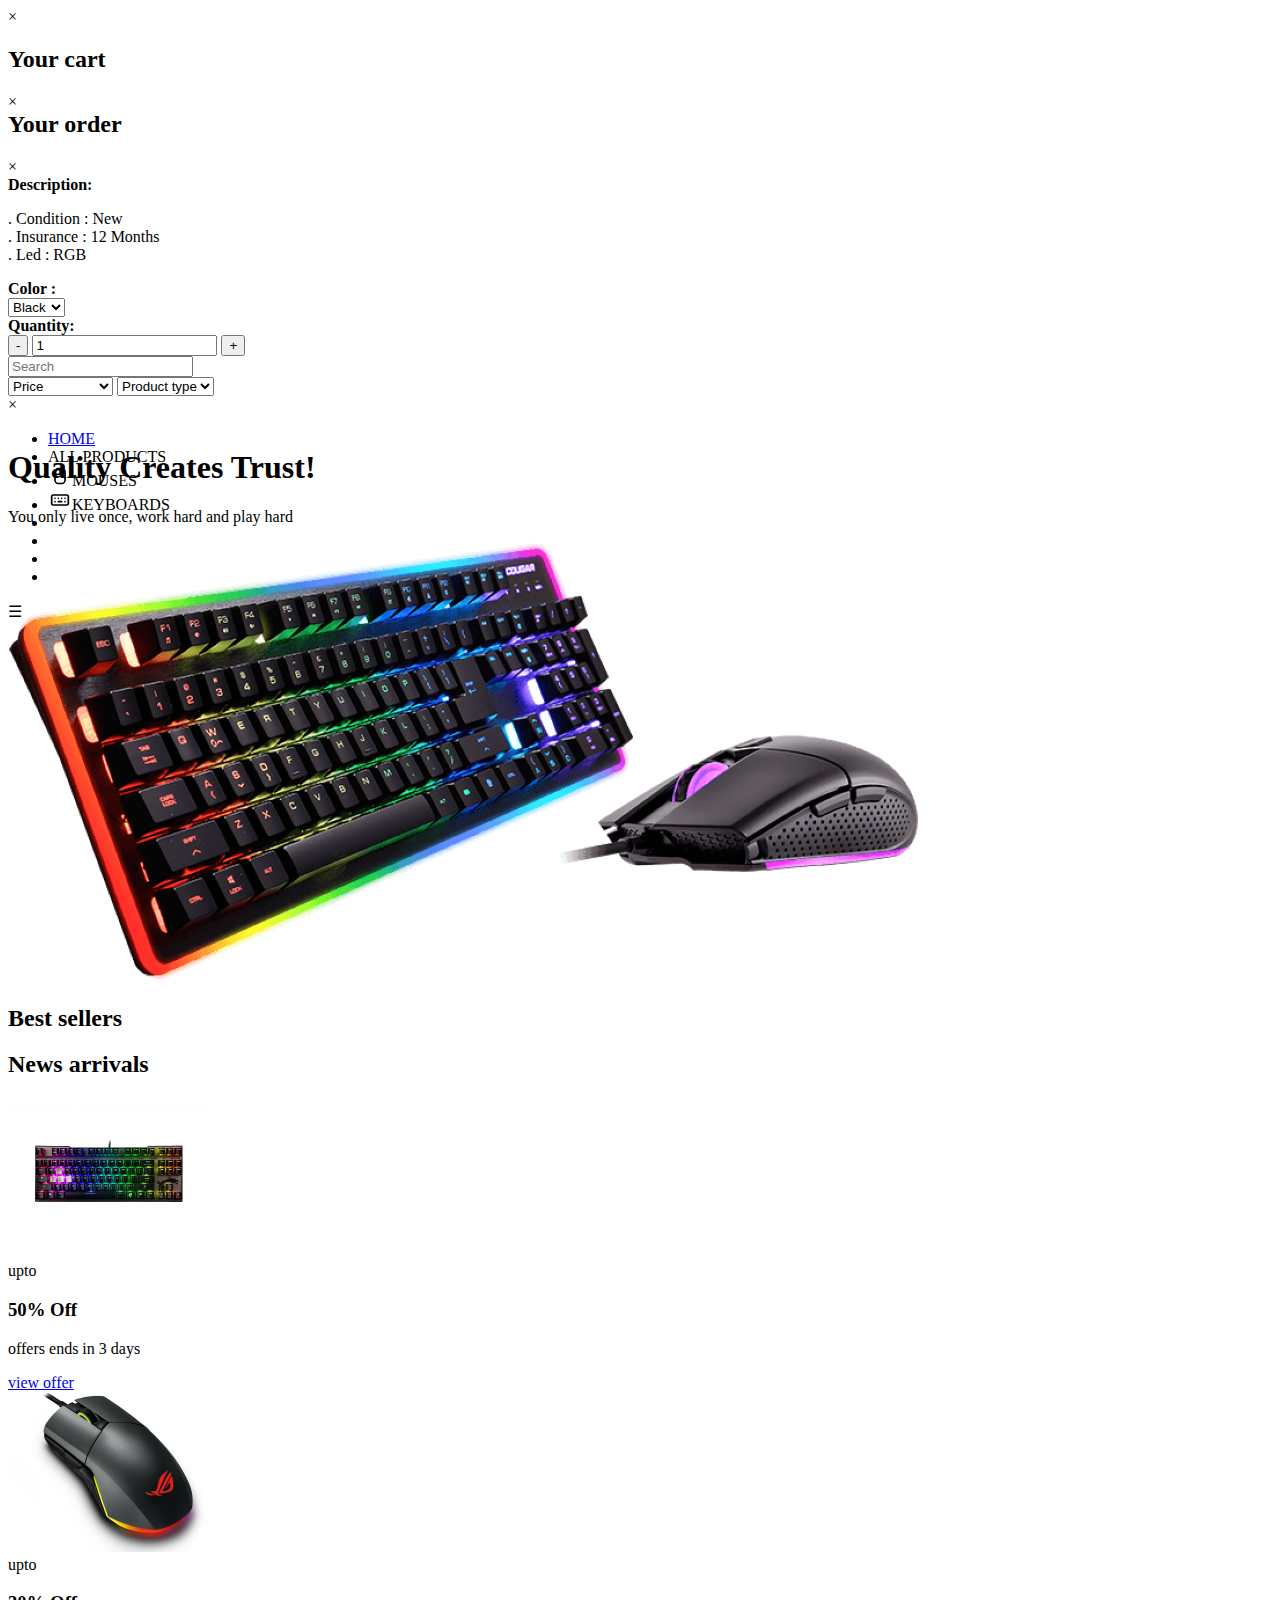
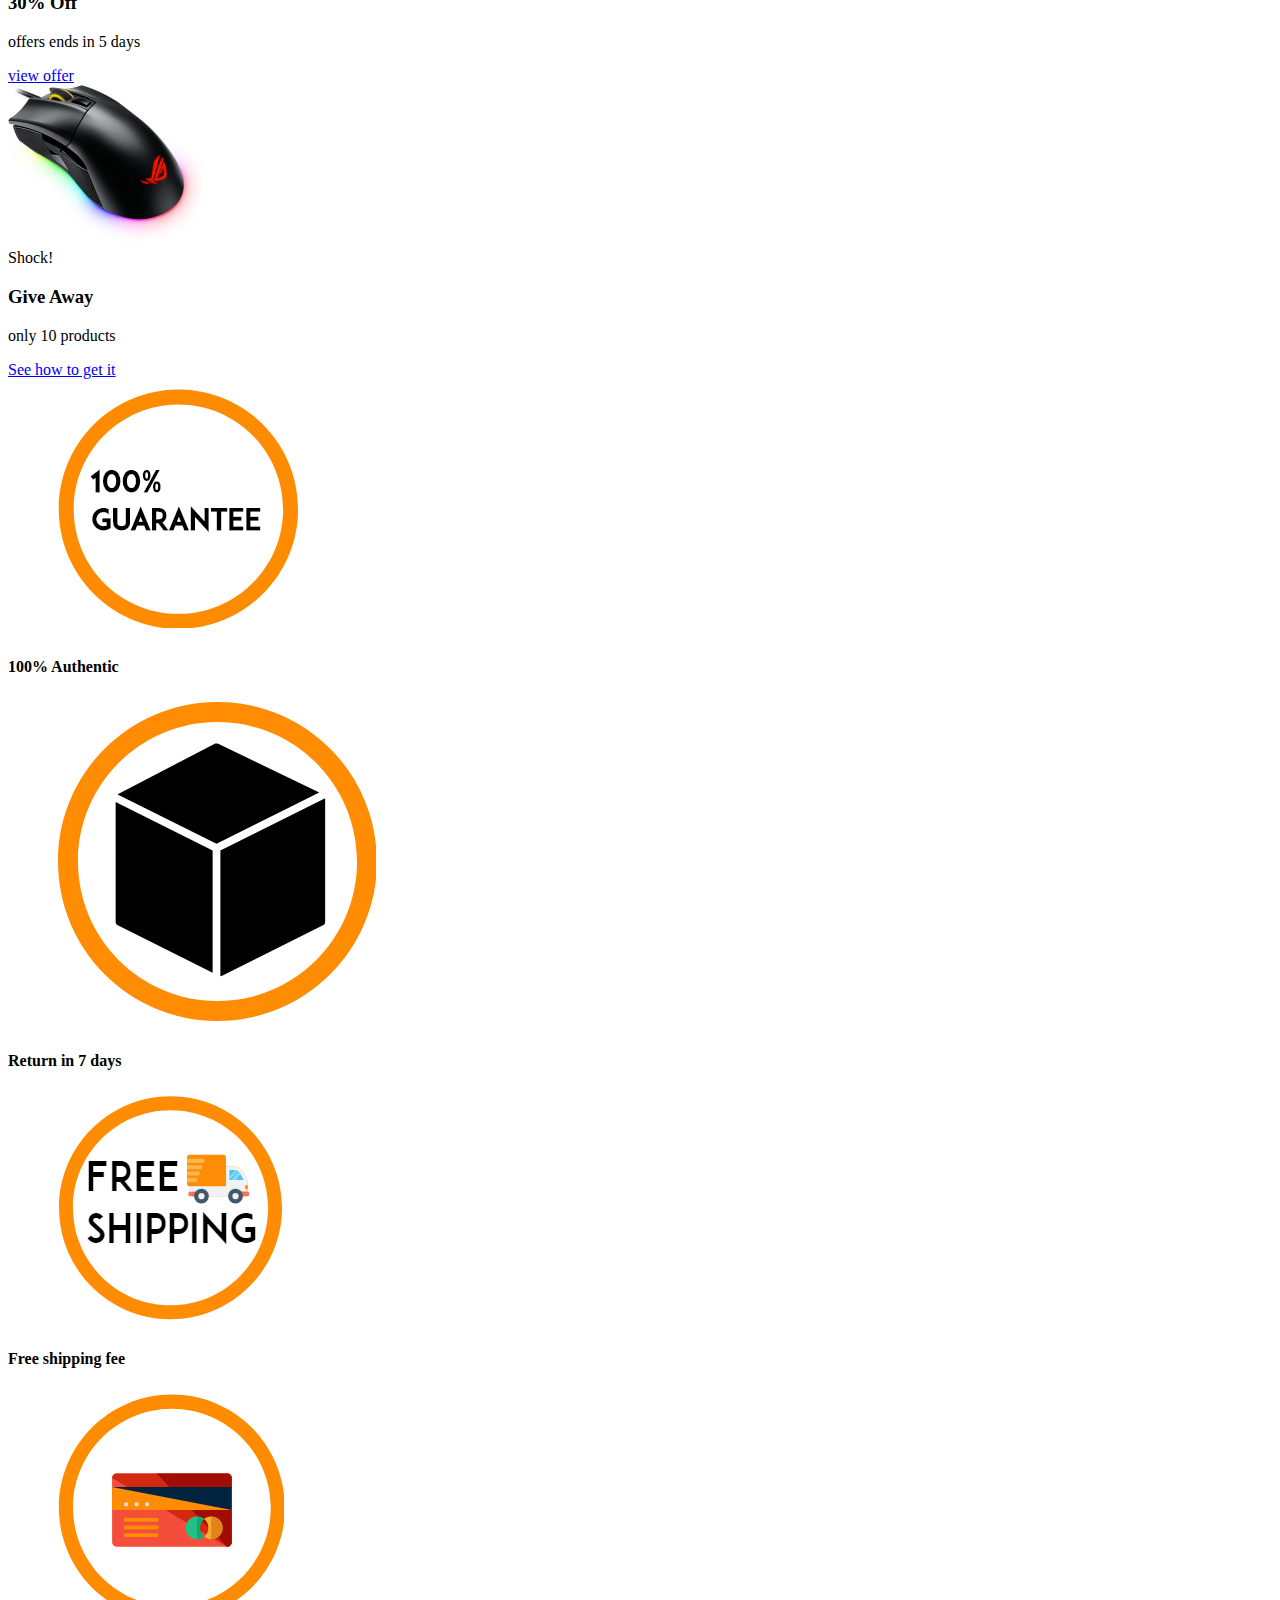
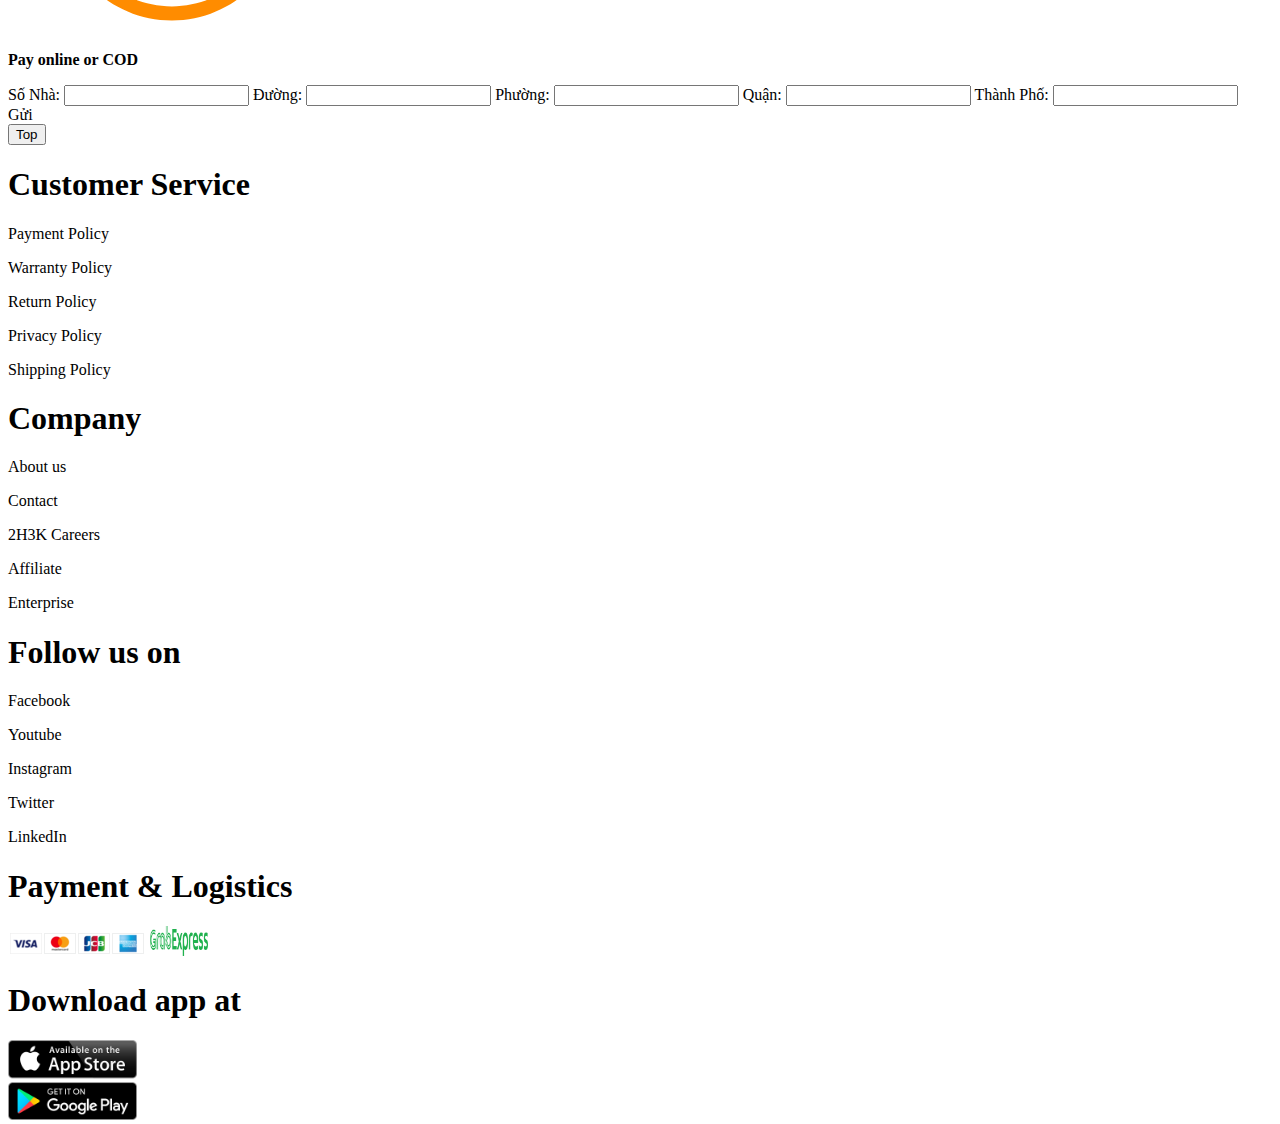
==== index.html @ fc3f72af "Add files via upload" ====
<!DOCTYPE html>
<html lang="en">
<head>
	<meta charset="UTF-8">
	<link rel="stylesheet" href="..\css\style.css">
	<title>Web</title>
	<link href="https://fonts.googleapis.com/css2?family=Alata&display=swap" rel="stylesheet">
	<link rel="stylesheet" href="https://use.fontawesome.com/releases/v5.2.0/css/all.css" integrity="sha384-hWVjflwFxL6sNzntih27bfxkr27PmbbK/iSvJ+a4+0owXq79v+lsFkW54bOGbiDQ" crossorigin="anonymous">
</head>
<body onload = "AccountOn()">
	<div class="container_all" style="width: 100%; position: absolute;">
		<div class="cart" style="width: 100%; height: 100%;" id="cart">
			<a class="closeCart" onclick="closeCart()" style="cursor: pointer;">×</a>
			<h2>Your cart <i class="fas fa-shopping-cart"></i></h2>
			<ul id="MyCart"></ul>
		</div>
		<div class="order" style="width: 100%; height: 100%;" id="order">
			<a class="closeCart" onclick="closeOrder()" style="cursor: pointer;margin-top: -20px; color: black">×</a>
			<h2 style="margin-top: 0%; color: black">Your order <i class="fas fa-clipboard-list"></i></h2>
			<ul id="MyOrder" style="margin-left: 2%; margin-top: 1%; list-style-type: none;"></ul>
		</div>
		<div class="productDetail" id="product_detail">
			<div class="row">
				<div class="col-2" id="image"></div>
				<div class="col-2">
					<div class="info">
						<a class="closeDetail" onclick="closeDetail()" style="cursor: pointer;">×</a>
						<div id="productInfo"></div>
						<b>Description: </b>
						<p> 
							. Condition : New <br>
							. Insurance : 12 Months <br>
							. Led : RGB 
						</p>
						<b>Color : </b>
						<div>
							<select id="Color">
								
								<option selected>Black</option>
								<option>White</option>
								
							</select>
						</div>
						<b>Quantity: </b>
						<div class="quantity"> 
							<button class="quantitydown" onclick="quantitydown()">-</button> 
							<input min='1' type="text" id="quantity" value="1"onkeypress="return (event.charCode == 8 || event.charCode == 0) ? null : event.charCode >= 48 && event.charCode <= 57">
							<button class="quantityup" onclick="quantityup()">+</button>
						</div>
						<div id="atc" class="addToCart" style="cursor: pointer;">
						</div>
					</div>
				</div>

			</div>

		</div>
		<div class="header" id = "home">
		<div class="container">
			<div class="navbar" style="height: 72px;">
				
				
				<div class="searchForm" id = "search">
					<input type="text" class="input" 
					placeholder="Search" onkeyup = "search()" id = "input">
					<div class = "option">
						<select id="search_type" onchange = "changeSearchType()">
							<option>more than 1m</option>
							<option>less than 1m</option>
							<option>All</option>
							<option selected>Price</option>
						</select>
						<select id="product_type" onchange = "changeProductType()">
							<option>Keyboard</option>
							<option>Mouse</option>
							<option>All</option>
							<option selected>Product type</option>
						</select>
					</div>
					<div id = "search_result" class = "small-container">
					</div>
					<a class="closebtn" onclick="closeNav()" style="cursor: pointer;">×</a> 
				</div>

				<nav>
					<ul id="MenuItems">
						<li><a href="#home" id = "home-page" onclick = "home()">HOME</a></li>
						<li><a onclick="showProducts()">ALL PRODUCTS</a></li>
						<li><a onclick="showMouses()"><svg xmlns="http://www.w3.org/2000/svg"
							class="icon icon-tabler icon-tabler-mouse-2" width="24"
							height="20" viewBox="0 0 24 24" stroke-width="2"
							stroke="currentColor" fill="none" stroke-linecap="round"
							stroke-linejoin="round">
							<path stroke="none" d="M0 0h24v24H0z" fill="none"></path>
							<rect x="6" y="3" width="12" height="18" rx="4"></rect>
							<path d="M12 3v7"></path>
							<path d="M6 10h12"></path>
						</svg>MOUSES</a></li>
						<li><a onclick="showKeyboards()"><svg xmlns="http://www.w3.org/2000/svg"
							class="icon icon-tabler icon-tabler-keyboard" width="24"
							height="20" viewBox="0 0 24 24" stroke-width="2"
							stroke="currentColor" fill="none" stroke-linecap="round"
							stroke-linejoin="round">
							<path stroke="none" d="M0 0h24v24H0z" fill="none"></path>
							<rect x="2" y="6" width="20" height="12" rx="2"></rect>
							<line x1="6" y1="10" x2="6" y2="10"></line>
							<line x1="10" y1="10" x2="10" y2="10"></line>
							<line x1="14" y1="10" x2="14" y2="10"></line>
							<line x1="18" y1="10" x2="18" y2="10"></line>
							<line x1="6" y1="14" x2="6" y2="14.01"></line>
							<line x1="18" y1="14" x2="18" y2="14.01"></line>
							<line x1="10" y1="14" x2="14" y2="14"></line>
						</svg>KEYBOARDS</a></li>
						<li><a title = "shopping cart" class="cart-btn" onclick="openCart()"><i style = "width: 80%;" class="fas fa-shopping-cart"></i>
              <span class="after"></span>
            </a>
              
            
            </li>
						<li><a title = "your order" id = "your_order" onclick = "yourOrder()" ><i class="fas fa-clipboard-list"></i></a></li>
						<li><a title = "search" onclick = "openNav()"><i class="fas fa-search"></i></a></li>
						<li id="acc"><a href="./html/login.html" title = "log in" ><i class="fas fa-user"></i></a></li>
						<li id="admin" style="display:none;"><a title="Admin" href="./html/adminPage.html" onclick="gotoAdmin()"><i class="fas fa-users-cog"></i></a></li>
						<li id="logOut" style="display:none;"><a title = "log out" id = "log_out" onclick = "logout()" ></a></li>
					</ul>
				</nav>	
				<span onclick="menutoggle()" class="menu-icon">&#9776</span>

			</div>

			<div class="row">
				<div class="col-2" id = "propagation">
					<h1>Quality Creates Trust!</h1>
					<p>You only live once, work hard and play hard</p>
				</div>
				<div class="col-2">
					<img src="..\image\homepic.png" id = "Endorser">
				</div>
			</div>
		</div>
		<div class="login-page" id = "account">
			<div class="container">	
				<div class="row">
					<div class="col-3">
						
					</div>
				</div>
			</div>
		</div>
	</div>
	<div class="small-container" id = "bs&na">
		<h2 class="title">Best sellers</h2>
		<div class="row2" id="bestSeller">
		</div>
		<h2 class="title">News arrivals</h2>
		<div class="row2" id="newArrival">
		</div>
	</div>
	
		<ul class = "page-num" style = "display: none;" id = "page-num">
		</ul>
	<div class = "small-container" id = "all_products">
	</div>
	<div class="banner-container">
		<div class="banner">
			<div class="keyboard">
				<img src="..//image/keyboard.png">
			</div>
			<div class="content">
				<span>upto</span>
				<h3>50% Off</h3>
				<p>offers ends in 3 days</p>
				<a href="#" class="btn1">view offer</a>
			</div>
			
		</div>
		<div class="banner2">
			<div class="mouse">
				<img src="..//image/mouse.png">
			</div>
			<div class="content">
				<span>upto</span>
				<h3>30% Off</h3>
				<p>offers ends in 5 days</p>
				<a href="#" class="btn2">view offer</a>
			</div>
			
		</div>
		<div class="banner3">
			<div class="mouse2">
				<img src="..//image/mouse2.png">
			</div>
			<div class="content">
				<span>Shock!</span>
				<h3>Give Away</h3>
				<p>only 10 products</p>
				<a href="#" class="btn3">See how to get it</a>
			</div>
			
		</div>
	</div>

	
	<div class="website-features">
			<div class="container">
				<div class="row">
					<div class="col-1">
						<img src="..\image\ft1.png">
						<div class="feature-text">
							<p><b>100% Authentic</b></p>
						</div>
					</div>

					<div class="col-1">
						<img src="..\image\ft2.png">
						<div class="feature-text">
							<p><b>Return in 7 days</b></p>
						</div>
					</div>

					<div class="col-1">
						<img src="..\image\ft3.png">
						<div class="feature-text">
							<p><b>Free shipping fee</b></p>
						</div>
					</div>

					<div class="col-1">
						<img src="..\image\ft4.png">
						<div class="feature-text">
							<p><b>Pay online or COD</b></p>
						</div>
					</div>
				
				</div>
			</div>		
	</div>
	
	<form class="order-address">
		<label for="houseNumber">Số Nhà:</label>
		<input   type="text" id="houseNumber" name="houseNumber" required>
	
		<label for="street">Đường:</label>
		<input type="text" id="street" name="street" required>
	
		<label for="ward">Phường:</label>
		<input type="text" id="ward" name="ward" required>
	
		<label for="district">Quận:</label>
		<input type="text" id="district" name="district" required>
	
		<label for="city">Thành Phố:</label>
		<input type="text" id="city" name="city" required>
	
		<div class="order-address-btn"  onclick="orderAddressBtn()">Gửi</div>
	  </form>
	
	<button onclick="topFunction()" id="BtnTop" title="Go to top">Top</button>

	<div class="footer">
		<div class="row">
			<div class="col">
				<h1>
					Customer Service
				</h1>
				<p>Payment Policy</p>
				<p>Warranty Policy</p>
				<p>Return Policy</p>
				<p>Privacy Policy</p>
				<p>Shipping Policy</p>
			</div>

			<div class="col">
				<h1>
					Company
				</h1>
				<p>About us</p>
				<p>Contact</p>
				<p>2H3K Careers</p>
				<p>Affiliate</p>
				<p>Enterprise</p>
			</div>

			<div class="col">
				<h1>
					Follow us on
				</h1>
				<p>Facebook</p>
				<p>Youtube</p>
				<p>Instagram</p>
				<p>Twitter</p>
				<p>LinkedIn</p>
			</div>
			<div class="col">
				<h1>
					Payment & Logistics
				</h1>
				<img src="..//image/payment.png">
				<img src="..//image/grabexpress.png" alt="logo" height="30">
			</div>
			
			<div class="col">
				<h1>Download app at</h1>
					<img src="../image/apple.png" height="80">		
			</div>
		</div>
	</div>
	</div>
	
	<script src = "../js/scripts.js"></script>
</body>
</html>
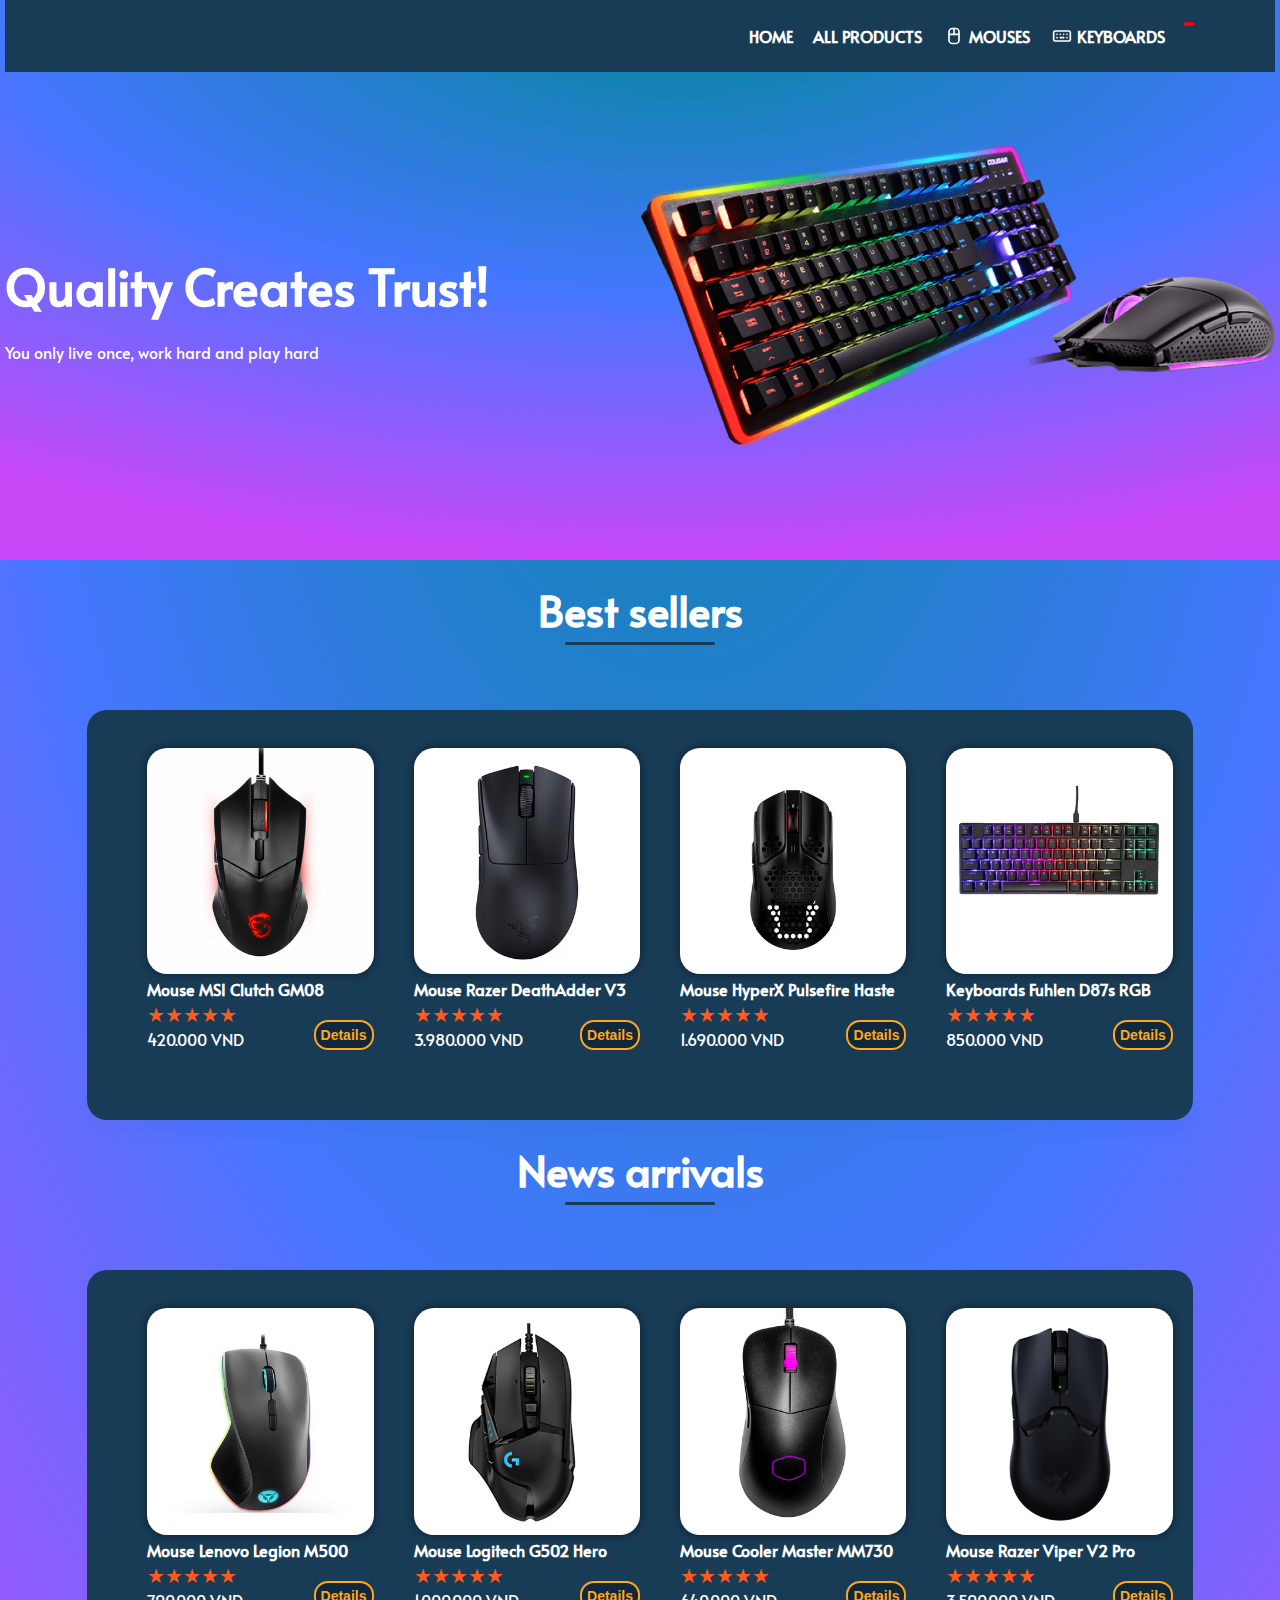
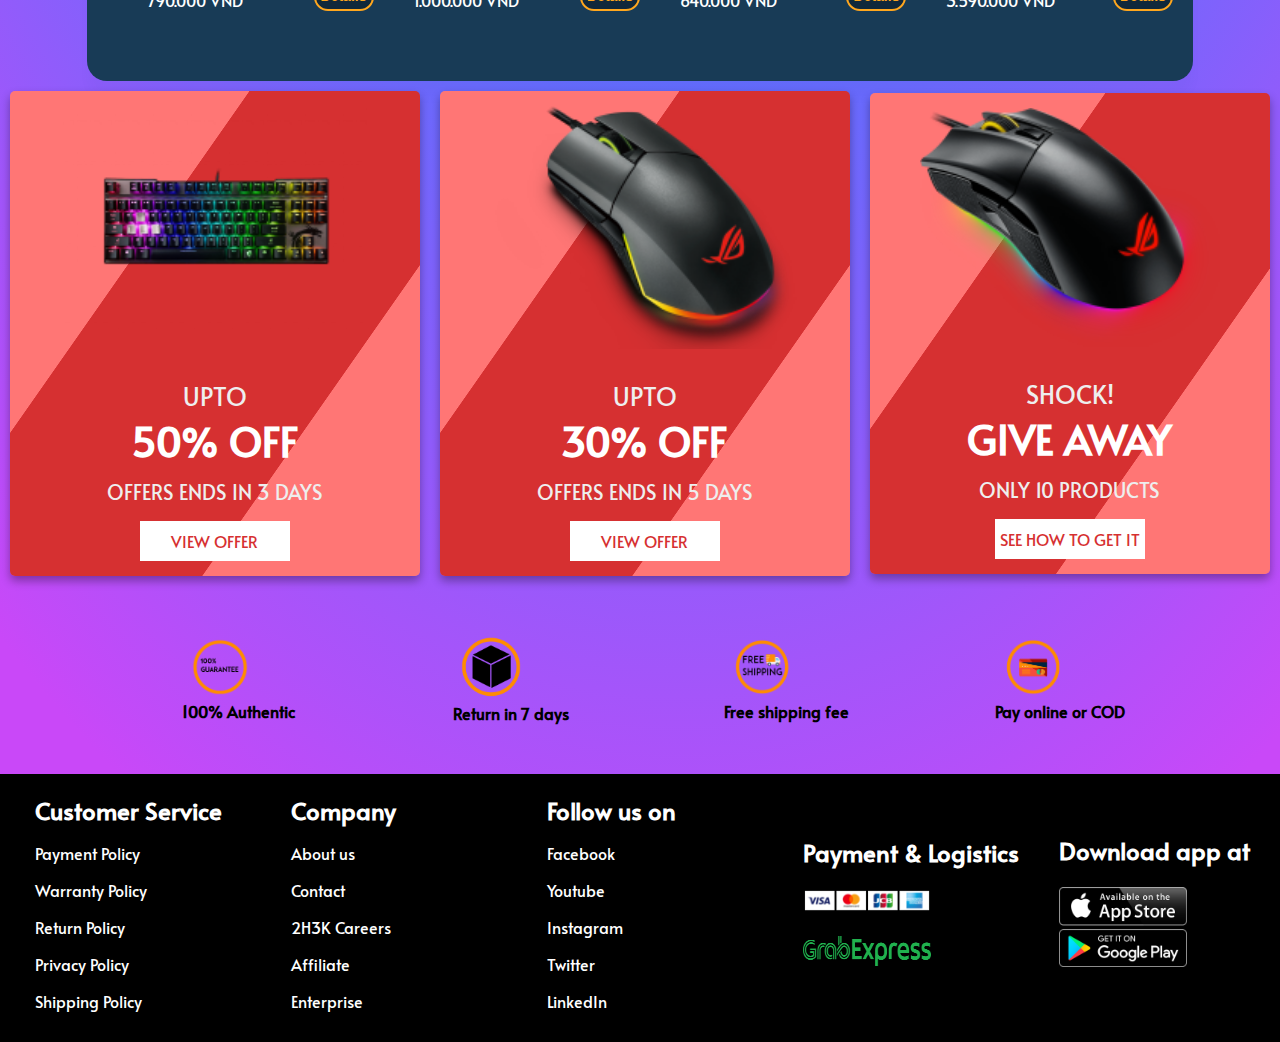
==== commit d6d85ecf: "Update index.html" ====
--- a/index.html
+++ b/index.html
@@ -2,7 +2,7 @@
 <html lang="en">
 <head>
 	<meta charset="UTF-8">
-	<link rel="stylesheet" href="..\css\style.css">
+	<link rel="stylesheet" href="./css/style.css">
 	<title>Web</title>
 	<link href="https://fonts.googleapis.com/css2?family=Alata&display=swap" rel="stylesheet">
 	<link rel="stylesheet" href="https://use.fontawesome.com/releases/v5.2.0/css/all.css" integrity="sha384-hWVjflwFxL6sNzntih27bfxkr27PmbbK/iSvJ+a4+0owXq79v+lsFkW54bOGbiDQ" crossorigin="anonymous">
@@ -309,4 +309,4 @@
 	
 	<script src = "../js/scripts.js"></script>
 </body>
-</html>+</html>
--- a/css/style.css
+++ b/css/style.css
@@ -0,0 +1,1042 @@
+/*general*/
+* {
+	margin: 0px;
+	padding: 0px;
+	box-sizing: border-box;
+	scroll-behavior: smooth;
+}
+
+html {
+	scroll-behavior: smooth;
+	overflow-x: hidden;
+}
+
+body {
+	font-family: "Alata", sans-serif;
+	overflow-x: hidden;
+}
+.container_all {
+	background: radial-gradient(100% 100% at 53.13% 0%, #008796 0%, #4477ff 52.6%, #c948f8 100%);
+}
+
+.login-btn {
+	width: 100%;
+}
+.btn {
+	display: inline-block;
+	background: #183b56;
+	color: black;
+	color: #fff;
+	font-size: 20px;
+	padding: 8px 30px;
+	margin: 30px 0px;
+	border-radius: 30px;
+	transition: background 0.6s;
+}
+
+.container {
+	max-width: 1300px;
+	margin: auto;
+	padding-left: 5px;
+	padding-right: 5px;
+}
+
+.row {
+	display: flex;
+	align-items: center;
+	justify-content: space-around;
+	flex-wrap: wrap;
+}
+
+.row2 {
+	background-color: #183b56;
+	border-radius: 20px;
+	padding: 20px;
+	cursor: pointer;
+	box-shadow: 0px 17px 13px 0px #192c4b05;
+	color: #fff;
+	display: flex;
+	align-items: center;
+	justify-content: space-around;
+	flex-wrap: wrap;
+	margin-left: -10%;
+	margin-right: -10%;
+}
+.row2 img {
+	border-radius: 20px;
+}
+.col-1 {
+	flex-basis: 20%;
+	margin-left: 50px;
+	margin-bottom: 50px;
+}
+
+.col-2 {
+	flex-basis: 50%;
+	min-width: 300px;
+}
+
+.col-2 h1 {
+	font-size: 50px;
+	line-height: 60px;
+	margin: 25px 0px;
+}
+
+.col-3 {
+	flex-basis: 30%;
+	min-width: 250px;
+	margin-bottom: 30px;
+}
+
+.col-3 img {
+	width: 100%;
+}
+
+.col-4 {
+	flex-basis: 25%;
+	min-width: 250px;
+	padding-top: 18px;
+	padding-left: 40px;
+	margin-bottom: 50px;
+	transition: transform 0.4s;
+}
+
+.col-4 img {
+	transition: 0.4s;
+	box-shadow: 0px 0px 8px 0px rgba(0, 0, 0, 0.5);
+	width: 100%;
+}
+/*end general*/
+
+/*header*/
+.header {
+	color: #fff;
+	background: radial-gradient(100% 100% at 53.13% 0%, #008796 0%, #4477ff 52.6%, #c948f8 100%);
+}
+
+#home {
+	height: 560px;
+	transition: 1s;
+}
+
+.menu-icon {
+	margin-left: 20px;
+	font-size: 35px;
+	display: none;
+}
+
+.navbar {
+	background-color: #183b56;
+	color: #fff;
+}
+
+.navbar a {
+	color: #fff;
+}
+
+.navbar a:hover {
+}
+
+.navbar .logo img {
+	margin-left: -30px;
+}
+
+.col-2 img {
+	max-width: 100%;
+}
+
+.header .row {
+	margin-top: 70px;
+}
+
+.navbar {
+	display: flex;
+	align-items: center;
+	padding: 20px;
+}
+
+nav {
+	flex: 1;
+	text-align: right;
+}
+
+nav ul {
+	display: flex;
+	align-items: center;
+	list-style-type: none;
+	justify-content: flex-end;
+}
+
+nav ul li {
+	display: inline-block;
+	margin: 10px;
+	font-weight: bold;
+	text-decoration: none;
+	background-color: none;
+	position: relative;
+	cursor: pointer;
+	transition: 0.4s;
+}
+
+nav ul li a:hover {
+	color: #fd5800;
+}
+
+a {
+	display: flex;
+	align-items: center;
+	gap: 3px;
+	text-decoration: none;
+	color: black;
+	transition: 0.25s;
+}
+/* end header*/
+
+/* search */
+.option {
+	margin-bottom: 50px;
+}
+#search_type {
+	border-radius: 7px;
+	border: 3px solid #183b56;
+	margin-bottom: -4%;
+}
+
+#search_type:focus,
+#product_type:focus {
+	outline: none;
+}
+
+#product_type {
+	border-radius: 7px;
+	border: 3px solid #183b56;
+	margin-top: 1.5%;
+}
+
+.searchForm {
+	height: 100%;
+	width: 0%;
+	position: fixed;
+	z-index: 1;
+	top: 0;
+	left: 0;
+	background-color: white;
+	overflow-x: hidden;
+	transition: 0.5s;
+	padding-top: 20px;
+}
+
+.cart {
+	height: 100%;
+	width: 0;
+	position: fixed;
+	background: rgba(0, 151, 19, 0.1);
+	z-index: 1;
+	top: 0;
+	left: 0;
+	overflow-x: hidden;
+	transition: 0.5s;
+	padding-top: 20px;
+}
+
+.searchForm input,
+.searchForm select {
+	text-decoration: none;
+	font-size: 25px;
+	color: #818181;
+	display: block;
+	transition: 0.3s;
+}
+
+.searchForm input {
+	width: 100%;
+	margin-bottom: -5px;
+	padding-left: 10px;
+	border-radius: 7px;
+	border: 3px solid #183b56;
+}
+
+.searchForm input:focus {
+	outline: none;
+}
+
+.searchForm .closebtn {
+	position: absolute;
+	color: #183b56;
+	top: -9px;
+	right: 2px;
+	font-size: 60px;
+}
+
+.cart .closebtn {
+	position: absolute;
+	color: #183b56;
+	top: -9px;
+	right: 2px;
+	font-size: 60px;
+}
+
+#search_result {
+	top: -3%;
+}
+
+#search_result .row {
+	margin-left: -10%;
+	margin-right: -10%;
+	margin-top: 2.5%;
+}
+
+#search_type,
+#product_type {
+	width: 185px;
+	display: inline;
+}
+/* end search */
+
+/* responsive for header */
+@media only screen and (max-width: 899px) {
+	nav ul {
+		position: absolute;
+		top: 75px;
+		margin-left: -9.5%;
+		border-radius: 15px;
+		width: 120px;
+		overflow: hidden;
+		transition: max-height 0.2s;
+	}
+
+	nav ul li {
+		display: block;
+		width: 106px;
+		background: #183b56;
+		text-align: center;
+		border: 3px solid black;
+		border-radius: 5px;
+	}
+
+	nav ul li:hover {
+		border-radius: 5px;
+		background: black;
+	}
+
+	nav {
+		width: 150px;
+	}
+
+	nav ul li a:hover {
+		color: #fd5800;
+	}
+
+	.menu-icon {
+		display: block;
+		cursor: pointer;
+	}
+
+	.col-2 {
+		flex-basis: 100%;
+	}
+
+	.col-2 img {
+		max-width: 70%;
+	}
+}
+/* responsive for header */
+
+/*product*/
+.small-container {
+	max-width: 1080px;
+	margin-left: 14%;
+	margin-right: 14%;
+}
+
+.title {
+	text-align: center;
+	margin: 20px auto 70px;
+	position: relative;
+	line-height: 60px;
+	color: #fff;
+	font-size: 42px;
+}
+
+.title::after {
+	content: "";
+	background: #183b56;
+	width: 150px;
+	height: 3px;
+	border-radius: 5px;
+	position: absolute;
+	bottom: -5px;
+	left: 50%;
+	transform: translateX(-50%);
+}
+
+.rating span {
+	color: #fe5a1d;
+	font-size: 20px;
+}
+
+.col-4:hover {
+	transform: translateY(-10px);
+}
+/* end product*/
+
+/*website-features*/
+.website-features {
+	margin-top: 50px;
+	margin-bottom: 0px;
+	margin-left: 5%;
+	height: 20%;
+}
+
+.website-features .container {
+	margin-left: 5%;
+	margin-right: 5%;
+}
+
+.website-features div p {
+	margin-bottom: 0px;
+}
+
+.website-features img {
+	width: 35%;
+}
+/*end website-features*/
+
+/*responsive for website-features*/
+@media only screen and (max-width: 980px) {
+	.col-1 {
+		flex-basis: 40%;
+		margin-top: -4.5%;
+	}
+
+	.website-features {
+		margin-left: 5%;
+		margin-right: 5%;
+	}
+	.website-features img {
+		width: 55%;
+	}
+
+	.website-features div p {
+		margin-bottom: 25px;
+	}
+}
+
+@media only screen and (max-width: 540px) {
+	.col-3,
+	.col-4 {
+		flex-basis: 100%;
+	}
+}
+/*responsive for website-features*/
+
+/*footer*/
+.footer {
+	margin-top: 0px;
+	background-color: #000;
+	color: #fff;
+	padding-bottom: 30px;
+}
+
+.footer h1 {
+	font-size: 24px;
+	margin-top: 20px;
+	margin-left: 35px;
+}
+
+.footer p {
+	font-size: 16px;
+	margin-left: 35px;
+	margin-top: 15px;
+}
+
+.footer p ~ p {
+	margin-top: 15px;
+}
+
+.footer img {
+	width: 50%;
+	margin-left: 35px;
+	margin-top: 20px;
+}
+
+.footer .row .col {
+	flex-basis: 20%;
+}
+/*end footer*/
+
+/*responsive for footer*/
+@media only screen and (max-width: 800px) {
+	.footer .col {
+		flex-basis: 50%;
+	}
+
+	.col h1 {
+		padding-left: 30px;
+	}
+
+	.footer img {
+		width: 40%;
+	}
+
+	.footer h1 {
+		font-size: 20px;
+		margin: 10px 0;
+	}
+}
+/*end responsive for footer*/
+
+/* Top button*/
+#BtnTop {
+	display: none;
+	position: fixed;
+	bottom: 5px;
+	right: 5px;
+	z-index: 0;
+	font-size: 14px;
+	outline: none;
+	background-color: #183b56;
+	color: white;
+	padding: 5px;
+	border: 5px solid #cf5300;
+	border-radius: 15px;
+	font-weight: bold;
+}
+
+#BtnTop:hover {
+	background-color: #555;
+	color: #183b56;
+	border: 5px solid #183b56;
+	transition: 0.6s;
+}
+/*end top button*/
+
+/* show-more button*/
+/*#BtnShowMore
+{
+	bottom: 5px;
+	margin-left: -10%;
+	left: 5px;
+	z-index: 99;
+	font-size: 14px;
+	outline: none;
+	background-color: #183b56;
+	color: white;
+	padding: 5px;
+	border: 5px solid #CF5300;
+	border-radius: 15px;
+	font-weight: bold;
+}
+
+#BtnShowMore:hover
+{
+	background-color: #555;
+	color: #183b56;
+	border: 5px solid #183b56;
+	transition: 0.6s;
+}*/
+/*end show more btn*/
+
+/* page num */
+.page-num li {
+	padding: 10px;
+	cursor: pointer;
+}
+.page-num li button {
+	width: 30px;
+	height: 25px;
+	cursor: pointer;
+}
+.page-num {
+	list-style: none;
+	display: flex;
+	align-items: center;
+	gap: 0px;
+	margin-top: 2%;
+	margin-bottom: 2%;
+	margin-left: 5.5%;
+}
+
+.page-num li button {
+	width: 25px;
+	border-radius: 3px;
+	outline: none;
+	background: #183b56;
+	border: 2px solid black;
+	color: #fff;
+	transition: 0.2s;
+	font-weight: bold;
+}
+
+.page-num li button:hover {
+	transform: scale(1.2);
+}
+/* end page num */
+
+/* detail product btn*/
+.DetailBtn {
+	float: right;
+	margin-top: -30px;
+	width: 60px;
+	height: 30px;
+	border-radius: 14px;
+	border: 2px solid #ffa71e;
+
+	font-size: 14px;
+	font-weight: bold;
+	color: #ffa71e;
+	background: rgba(0, 0, 0, 0.308);
+	transition: 1s;
+}
+
+.DetailBtn:hover {
+	background: #183b56;
+	color: #fff;
+	cursor: pointer;
+}
+
+.DetailBtn:focus {
+	outline: none;
+}
+/*end product detail btn*/
+
+/*product detail*/
+.productDetail {
+	top: -300%;
+	left: 22%;
+	z-index: 3;
+	position: fixed;
+	width: 60%;
+	height: 400px;
+	background: #fff;
+	transition: 0.7s;
+	border-radius: 5px;
+	border: 5px solid #183b56;
+	box-shadow: 0px 0px 30px 0px rgba(0, 0, 0, 1);
+}
+
+.info {
+	margin-left: 15px;
+	margin-top: 0%;
+}
+
+.productDetail .col-2 img {
+	margin-left: 2%;
+	margin-top: 2%;
+
+	width: 80%;
+	box-shadow: 0px 0px 10px 0px rgba(0, 0, 0, 1);
+}
+
+.productDetail .col-2 {
+	min-width: unset;
+	flex-basis: 50%;
+}
+
+.quantitydown {
+	display: inline-block;
+	font-size: 16pt;
+	color: #ff4700;
+	width: 28px;
+	height: 29px;
+	border-radius: 59%;
+	border-left: none;
+	background-color: #fff;
+	outline: none;
+	border: 2px solid black;
+}
+
+.quantityup {
+	display: inline-block;
+	font-size: 16pt;
+	color: #ff4700;
+	width: 28px;
+	height: 29px;
+	border-radius: 59%;
+	border-left: none;
+	background-color: #fff;
+	outline: none;
+	border: 2px solid black;
+}
+
+#Color {
+	font-size: 16px;
+	border: 2px solid #000;
+	width: 100px;
+}
+
+#quantity,
+#quan {
+	font-size: 16pt;
+	width: 40px;
+	height: 25px;
+	padding: 5px;
+	border: 2px solid #000;
+	text-align: center;
+}
+
+.closeDetail {
+	float: right;
+	font-weight: bold;
+	text-decoration: none;
+	font-size: 50px;
+	color: black;
+	margin-top: -16px;
+}
+/*end product detail*/
+
+/*add to cart btn*/
+.addToCart {
+	background: black;
+	border-radius: 7px;
+	width: 90px;
+	height: 30px;
+	border: 2px;
+	margin-top: 6%;
+	transition: 0.5s;
+	display: flex;
+	justify-content: center;
+	align-items: center;
+}
+
+.addToCart a {
+	display: flex;
+	justify-content: center;
+	align-items: center;
+	color: #fff;
+	line-height: 1;
+	font-weight: bold;
+	text-align: center;
+	transition: 0.5s;
+	margin-left: 4%;
+}
+
+.addToCart a:hover {
+}
+
+.addToCart:hover {
+	background: #183b56;
+	color: black;
+}
+
+button:focus {
+	outline: none;
+}
+/*add to cart btn*/
+
+/* responsive for product detail*/
+@media only screen and (max-width: 1297px) {
+	.productDetail {
+		width: 600px;
+		height: 400px;
+	}
+
+	.closeDetail {
+		margin-top: -16px;
+	}
+}
+/* responsive for product detail*/
+
+/* cart & order*/
+.cart,
+.order {
+	overflow: scroll;
+	top: -600%;
+	z-index: 3;
+	position: fixed;
+	background: white;
+	transition: 1.1s;
+	border-radius: 5px;
+	border: 5px solid #183b56;
+}
+.cart-btn {
+	position: relative;
+}
+
+.cart-btn .after {
+	position: absolute;
+	top: -14px;
+	right: -10px;
+	color: #fff;
+	padding: 2px 6px;
+	border-radius: 100%;
+	background-color: red;
+	font-size: 10px;
+	
+}
+/* .cart::after{
+	content: "";
+	position: relative;
+
+} */
+.order-address {
+	display: none;
+	transition: 0.2s ease-in;
+	opacity: 0;
+	position: absolute;
+	top: -100%;
+	z-index: 999;
+	background: #fff;
+	padding: 20px;
+	border-radius: 20px;
+	right: -30%;
+	display: flex;
+	flex-direction: column;
+	gap: 10px;
+}
+.order-address-btn {
+	background-color: #000;
+	color: #fff;
+	width: 100%;
+	text-align: center;
+	margin-top: 10px;
+	cursor: pointer;
+	border-radius: 10px;
+	padding: 10px;
+}
+
+.order-address.active {
+	display: flex;
+	opacity: 1;
+	top: 1%;
+	right: 3%;
+}
+.closeCart {
+	float: right;
+	font-weight: bold;
+	text-decoration: none;
+	font-size: 50px;
+	color: #183b56;
+	margin-left: 1%;
+	margin-top: -44px;
+}
+
+h2 {
+	font-size: 30px;
+	margin-left: 1%;
+	margin-top: -1%;
+	color: #183b56;
+}
+
+.quan {
+	display: inline;
+	margin-left: 50px;
+}
+
+#MyCart li {
+	margin-top: 3%;
+	display: inline-block;
+	margin-left: 2%;
+	width: 20%;
+}
+
+.bottom_right {
+	position: absolute;
+	bottom: 20px;
+	right: 20px;
+}
+/*end cart & order*/
+
+/*responsive for cart*/
+@media only screen and (max-width: 912px) {
+	#MyCart li {
+		width: 45%;
+	}
+}
+/*end*/
+
+/*banner1*/
+.banner-container {
+	display: flex;
+	align-items: center;
+	justify-content: center;
+}
+
+.banner-container .banner {
+	background: linear-gradient(-55deg, #ff7675 29%, #d63031 29.1%, #d63031 68%, #ff7675 68.1%);
+	border-radius: 5px;
+	margin: 10px;
+	display: flex;
+	align-items: center;
+	justify-content: center;
+	flex-wrap: wrap;
+	box-shadow: 0 5px 10px #0005;
+	overflow: hidden;
+	float: left;
+}
+
+.banner-container .banner .keyboard {
+	flex: 1 1 250px;
+	padding: 15px;
+	text-align: center;
+}
+
+.banner-container .banner .keyboard img {
+	width: 80%;
+}
+
+.banner-container .banner .content {
+	flex: 1 1 250px;
+	text-align: center;
+	padding: 10px;
+	text-transform: uppercase;
+}
+
+.banner-container .banner .content span {
+	color: #eee;
+	font-size: 25px;
+}
+
+.banner-container .banner .content h3 {
+	color: #fff;
+	font-size: 40px;
+}
+
+.banner-container .banner .content p {
+	color: #eee;
+	font-size: 20px;
+	padding: 10px 0;
+}
+
+.banner-container .banner .content .btn1 {
+	display: block;
+	height: 40px;
+	width: 150px;
+	line-height: 40px;
+	background: #fff;
+	color: #d63031;
+	margin: 5px auto;
+	text-decoration: none;
+}
+@media (max-width: 768px) {
+	.banner-container .banner {
+		width: 280px;
+	}
+}
+
+/*banner2*/
+.banner-container .banner2 {
+	background: linear-gradient(-55deg, #ff7675 29%, #d63031 29.1%, #d63031 68%, #ff7675 68.1%);
+	border-radius: 5px;
+	margin: 10px;
+	display: flex;
+	align-items: center;
+	justify-content: center;
+	flex-wrap: wrap;
+	box-shadow: 0 5px 10px #0005;
+	overflow: hidden;
+	float: left;
+}
+
+.banner-container .banner2 .mouse {
+	flex: 1 1 250px;
+	padding: 15px;
+	text-align: center;
+}
+
+.banner-container .banner2 .mouse img {
+	width: 80%;
+}
+
+.banner-container .banner2 .content {
+	flex: 1 1 250px;
+	text-align: center;
+	padding: 10px;
+	text-transform: uppercase;
+}
+
+.banner-container .banner2 .content span {
+	color: #eee;
+	font-size: 25px;
+}
+
+.banner-container .banner2 .content h3 {
+	color: #fff;
+	font-size: 40px;
+}
+
+.banner-container .banner2 .content p {
+	color: #eee;
+	font-size: 20px;
+	padding: 10px 0;
+}
+
+.banner-container .banner2 .content .btn2 {
+	display: block;
+	height: 40px;
+	width: 150px;
+	line-height: 40px;
+	background: #fff;
+	color: #d63031;
+	margin: 5px auto;
+	text-decoration: none;
+}
+@media (max-width: 768px) {
+	.banner-container .banner2 {
+		width: 280px;
+	}
+}
+
+/* banner3 */
+.banner-container .banner3 {
+	background: linear-gradient(-55deg, #ff7675 29%, #d63031 29.1%, #d63031 68%, #ff7675 68.1%);
+	border-radius: 5px;
+	margin: 10px;
+	display: flex;
+	align-items: center;
+	justify-content: center;
+	flex-wrap: wrap;
+	box-shadow: 0 5px 10px #0005;
+	overflow: hidden;
+	float: left;
+}
+
+.banner-container .banner3 .mouse2 {
+	flex: 1 1 250px;
+	padding: 15px;
+	text-align: center;
+}
+
+.banner-container .banner3 .mouse2 img {
+	width: 81%;
+}
+
+.banner-container .banner3 .content {
+	flex: 1 1 250px;
+	text-align: center;
+	padding: 10px;
+	text-transform: uppercase;
+}
+
+.banner-container .banner3 .content span {
+	color: #eee;
+	font-size: 25px;
+}
+
+.banner-container .banner3 .content h3 {
+	color: #fff;
+	font-size: 40px;
+}
+
+.banner-container .banner3 .content p {
+	color: #eee;
+	font-size: 20px;
+	padding: 10px 0;
+}
+
+.banner-container .banner3 .content .btn3 {
+	display: block;
+	height: 40px;
+	width: 150px;
+	line-height: 40px;
+	background: #fff;
+	color: #d63031;
+	margin: 5px auto;
+	text-decoration: none;
+}
+
+@media (max-width: 768px) {
+	.banner-container .banner3 {
+		width: 280px;
+	}
+}
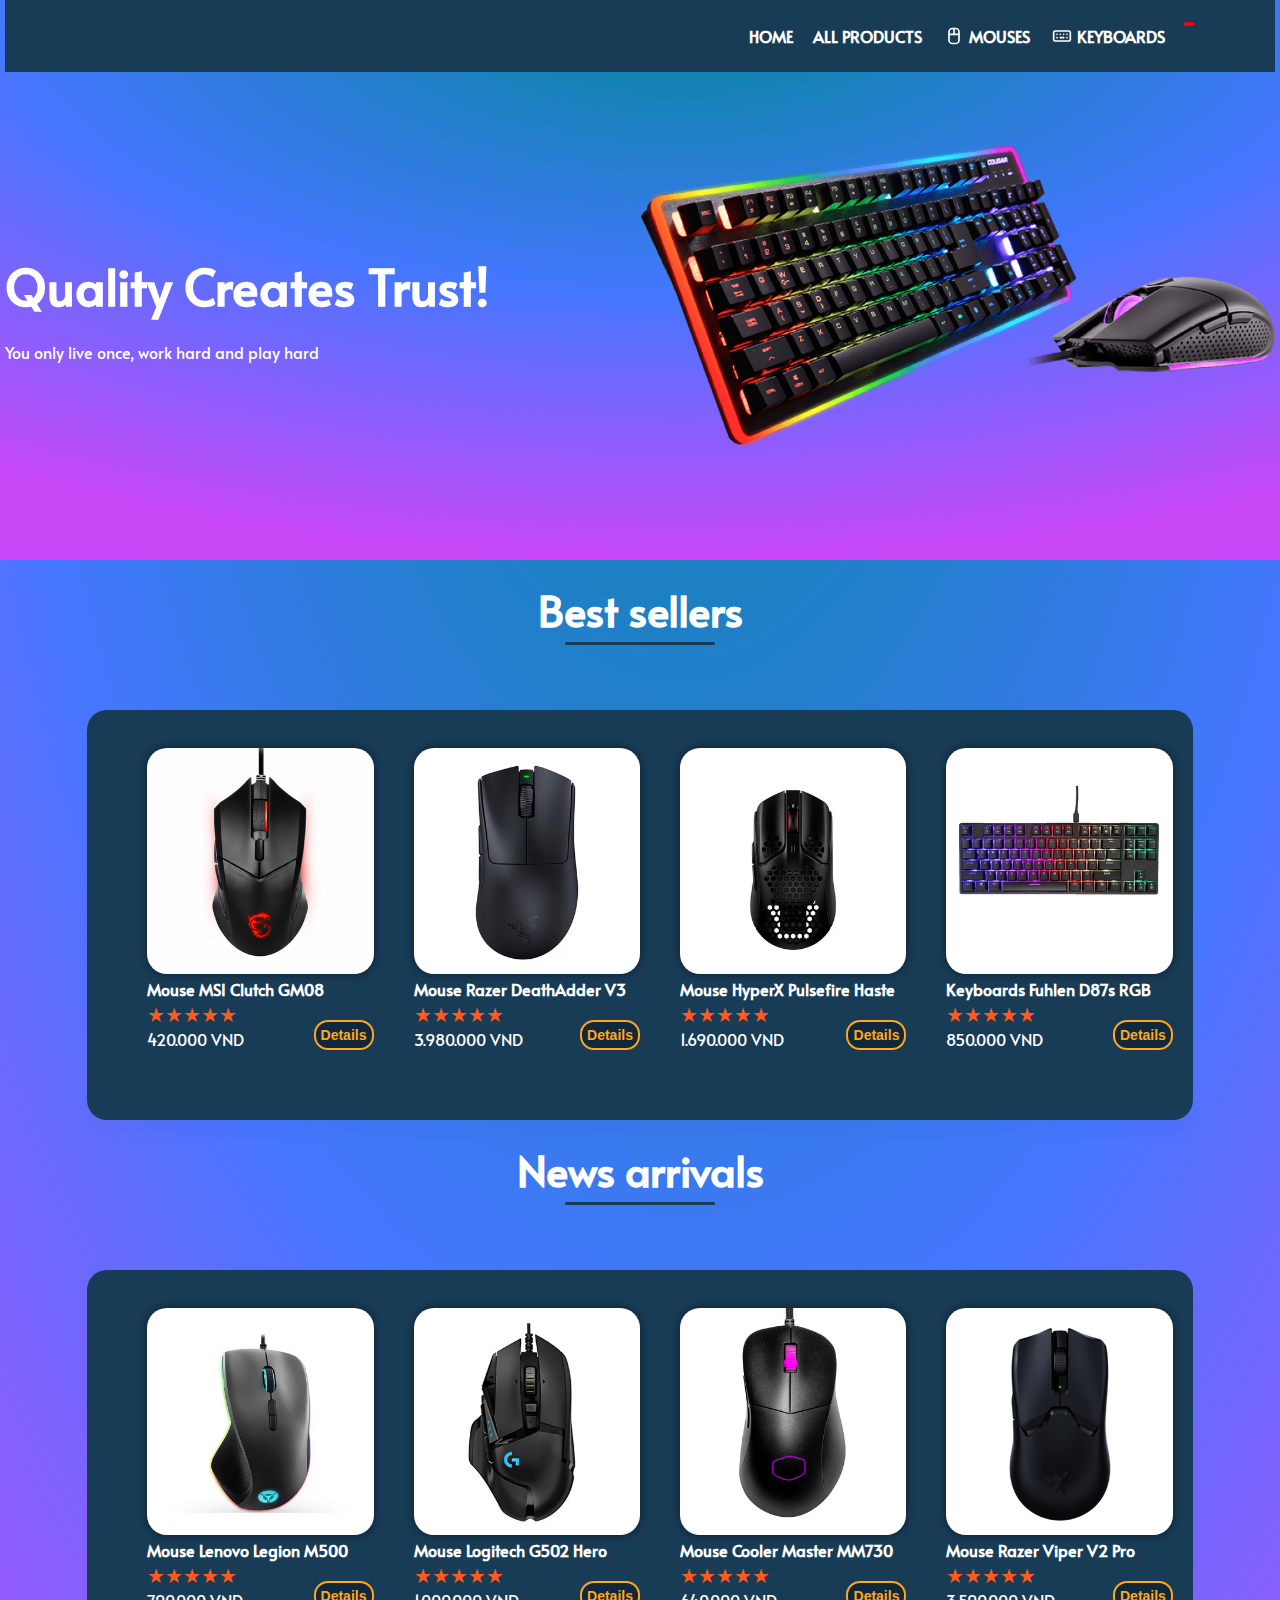
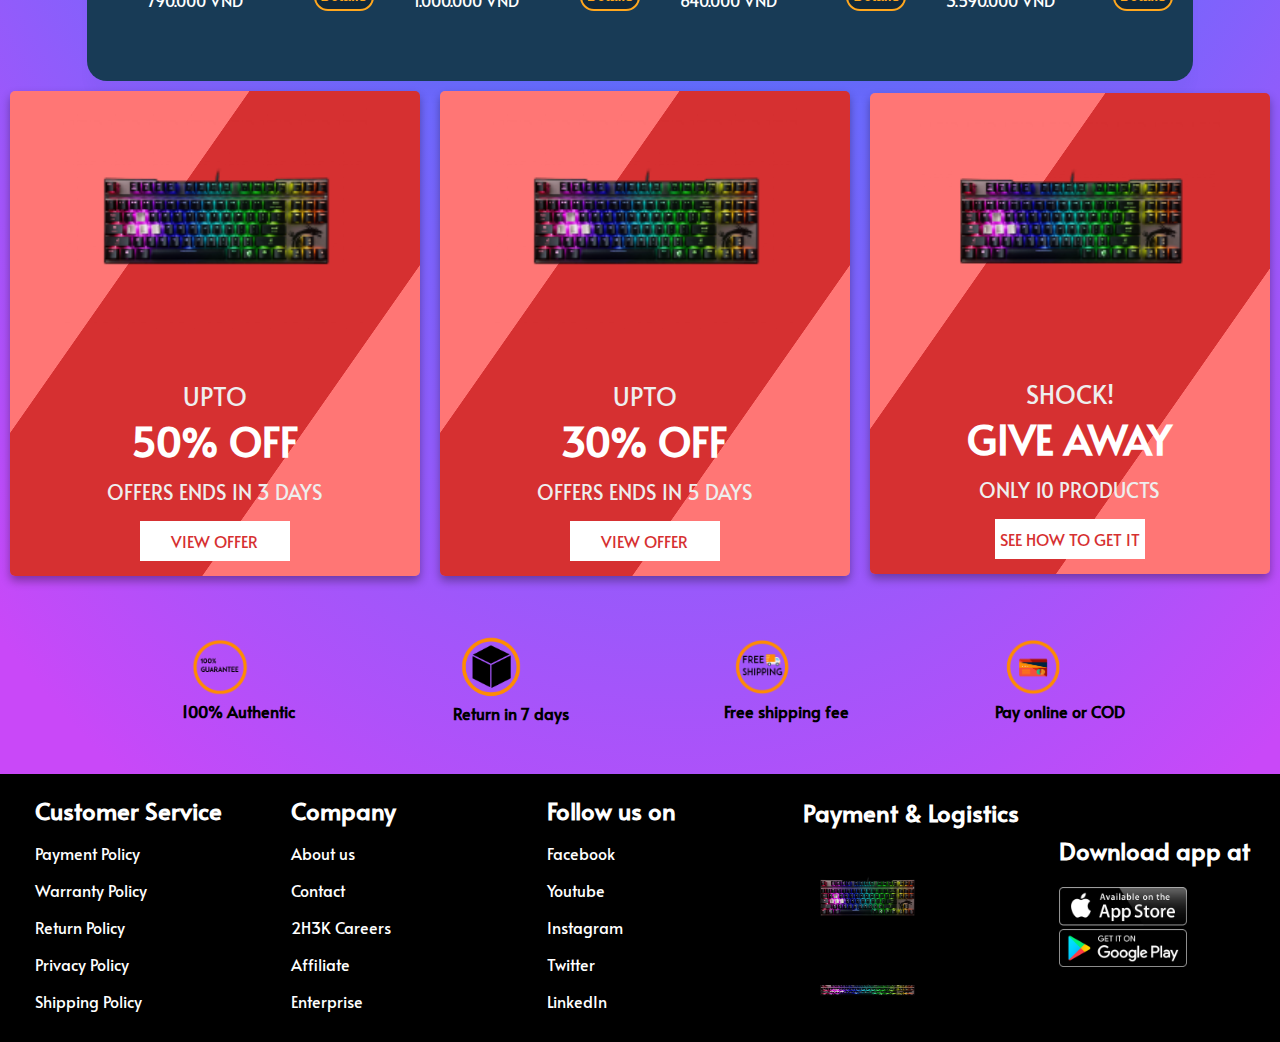
==== commit f67d03b1: "Add files via upload" ====
--- a/index.html
+++ b/index.html
@@ -164,7 +164,7 @@
 	<div class="banner-container">
 		<div class="banner">
 			<div class="keyboard">
-				<img src="..//image/keyboard.png">
+				<img src="./image/keyboard.png">
 			</div>
 			<div class="content">
 				<span>upto</span>
@@ -176,7 +176,7 @@
 		</div>
 		<div class="banner2">
 			<div class="mouse">
-				<img src="..//image/mouse.png">
+				<img src="./image/keyboard.png">
 			</div>
 			<div class="content">
 				<span>upto</span>
@@ -188,7 +188,7 @@
 		</div>
 		<div class="banner3">
 			<div class="mouse2">
-				<img src="..//image/mouse2.png">
+				<img src="./image/keyboard.png">
 			</div>
 			<div class="content">
 				<span>Shock!</span>
@@ -295,18 +295,18 @@
 				<h1>
 					Payment & Logistics
 				</h1>
-				<img src="..//image/payment.png">
-				<img src="..//image/grabexpress.png" alt="logo" height="30">
+				<img src="./image/keyboard.png">
+				<img src="./image/keyboard.png" alt="logo" height="30">
 			</div>
 			
 			<div class="col">
 				<h1>Download app at</h1>
-					<img src="../image/apple.png" height="80">		
-			</div>
-		</div>
-	</div>
-	</div>
-	
-	<script src = "../js/scripts.js"></script>
+					<img src="./image/apple.png" height="80">		
+			</div>
+		</div>
+	</div>
+	</div>
+	
+	<script src = ".\js\scripts.js"></script>
 </body>
-</html>
+</html>